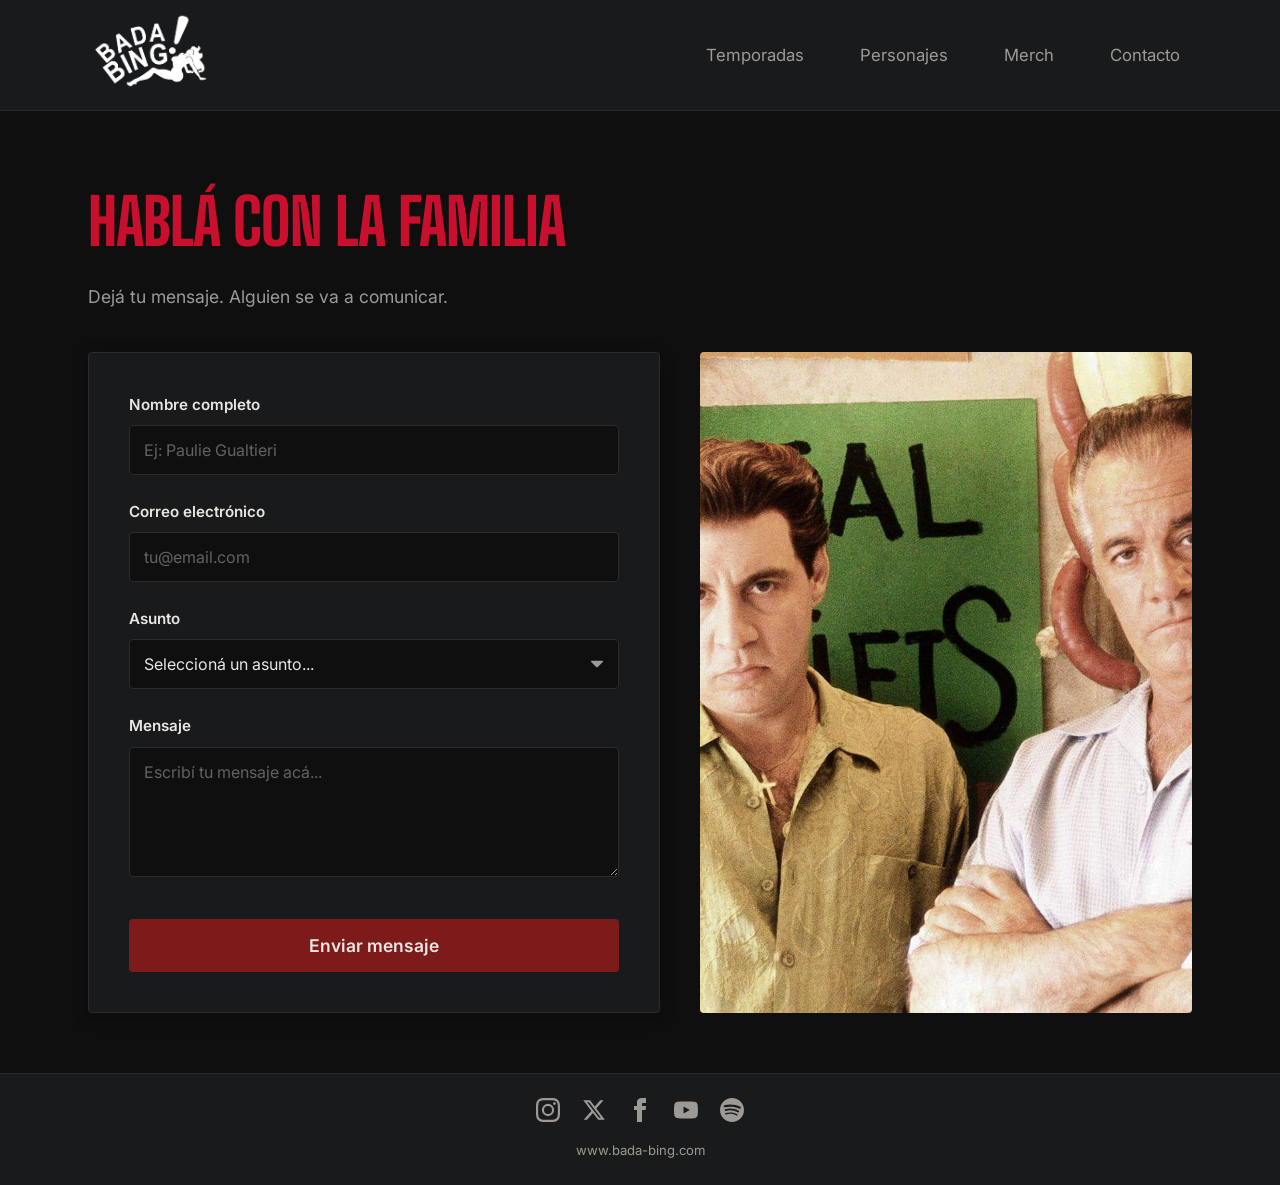
==== contacto.html @ 545ad64b "primera version" ====
<!DOCTYPE html>
<html lang="es">
<head>
  <meta charset="UTF-8">
  <meta name="viewport" content="width=device-width, initial-scale=1.0">
  <title>Contacto - Los Soprano</title>
  <link rel="stylesheet" href="css/estilos.css">
  <link rel="icon" href="img/pato.svg" type="image/svg+xml">
</head>
<body>

  <!-- ================= ENCABEZADO Y MENÚ ================= -->
  <header class="barra">
     <div class="barra-interna">
    <a href="index.html" class="logo">
       <img alt="Los Soprano" src="img/logo.png">
    </a>
    
    <button class="hamburguesa" aria-label="Abrir menú">
      <span></span>
      <span></span>
      <span></span>
    </button>
    
    <nav class="nav">
      <ul class="nav-lista">
        <li class="nav-item">
          <a href="temporadas.html" class="nav-link">Temporadas</a>
          <div class="submenu">
            <a href="temporadas.html?t=1">Temporada 1</a>
            <a href="temporadas.html?t=2">Temporada 2</a>
            <a href="temporadas.html?t=3">Temporada 3</a>
            <a href="temporadas.html?t=4">Temporada 4</a>
            <a href="temporadas.html?t=5">Temporada 5</a>
            <a href="temporadas.html?t=6">Temporada 6</a>
          </div>
        </li>

        <li class="nav-item">
          <a href="personajes.html" class="nav-link">Personajes</a>
          <div class="submenu">
            <a href="personajes.html#familia">La familia Soprano</a>
            <a href="personajes.html#organizacion">La organización</a>
            <a href="personajes.html#otros">Otros</a>
          </div>
        </li>

        <li class="nav-item">
          <a href="merch.html" class="nav-link">Merch</a>
        </li>

        <li class="nav-item">
          <a href="contacto.html" class="nav-link">Contacto</a>
        </li> 
      </ul>
    </nav>
  </div>
  </header>

  <!-- ================= CONTENIDO PRINCIPAL: CONTACTO ================= -->
   <main class="pagina-interna contenedor-contacto">
    <div class="contacto-info">
      <h1 class="titulo-seccion">Hablá con la Familia</h1>
      <p class="subtitulo-seccion">Dejá tu mensaje. Alguien se va a comunicar.</p>
    </div>

    <div class="contacto-grid">

      <form class="formulario-contacto" action="#" method="POST">
        <div class="form-grupo">
          <label for="nombre" class="form-label">Nombre completo</label>
          <input type="text" id="nombre" name="nombre" class="form-input" placeholder="Ej: Paulie Gualtieri" required>
        </div>

        <div class="form-grupo">
          <label for="email" class="form-label">Correo electrónico</label>
          <input type="email" id="email" name="email" class="form-input" placeholder="tu@email.com" required>
        </div>

        <div class="form-grupo">
          <label for="asunto" class="form-label">Asunto</label>
          <select id="asunto" name="asunto" class="form-input" required>
            <option value="" disabled selected>Seleccioná un asunto...</option>
            <option value="negocios">Propuesta de negocios</option>
            <option value="sugerencia">Sugerencia para la web</option>
            <option value="queja">Queja (Bajo tu propio riesgo)</option>
            <option value="otro">Otro</option>
          </select>
        </div>

        <div class="form-grupo">
          <label for="mensaje" class="form-label">Mensaje</label>
          <textarea id="mensaje" name="mensaje" rows="5" class="form-input" placeholder="Escribí tu mensaje acá..." required></textarea>
        </div>

        <button type="submit" class="btn btn-contacto">Enviar mensaje</button>
      </form>

      <div class="contacto-imagen">
        <img src="img/contacto.jpg" alt="Los Soprano">
      </div>

    </div>
  </main>

  <!-- ================= PIE DE PÁGINA ================= -->
  <footer class="pie">
    <div class="pie-redes">
      <a aria-label="Instagram" href="#">
        <svg fill="currentColor" viewBox="0 0 24 24"><path d="M12 2.163c3.204 0 3.584.012 4.85.07 3.252.148 4.771 1.691 4.919 4.919.058 1.265.069 1.645.069 4.849 0 3.205-.012 3.584-.069 4.849-.149 3.225-1.664 4.771-4.919 4.919-1.266.058-1.644.07-4.85.07-3.204 0-3.584-.012-4.849-.07-3.26-.149-4.771-1.699-4.919-4.92-.058-1.265-.07-1.644-.07-4.849 0-3.204.013-3.583.07-4.849.149-3.227 1.664-4.771 4.919-4.919 1.266-.057 1.645-.069 4.849-.069zM12 0C8.741 0 8.333.014 7.053.072 2.695.272.273 2.69.073 7.052.014 8.333 0 8.741 0 12c0 3.259.014 3.668.072 4.948.2 4.358 2.618 6.78 6.98 6.98C8.333 23.986 8.741 24 12 24c3.259 0 3.668-.014 4.948-.072 4.354-.2 6.782-2.618 6.979-6.98.059-1.28.073-1.689.073-4.948 0-3.259-.014-3.667-.072-4.947-.196-4.354-2.617-6.78-6.979-6.98C15.668.014 15.259 0 12 0zm0 5.838a6.162 6.162 0 100 12.324 6.162 6.162 0 000-12.324zM12 16a4 4 0 110-8 4 4 0 010 8zm6.406-11.845a1.44 1.44 0 100 2.881 1.44 1.44 0 000-2.881z"/></svg>
      </a>
      <a aria-label="X" href="#">
        <svg fill="currentColor" viewBox="0 0 24 24"><path d="M18.244 2.25h3.308l-7.227 8.26 8.502 11.24H16.17l-5.214-6.817L4.99 21.75H1.68l7.73-8.835L1.254 2.25H8.08l4.713 6.231zm-1.161 17.52h1.833L7.084 4.126H5.117z"/></svg>
      </a>
      <a aria-label="Facebook" href="#">
        <svg fill="currentColor" viewBox="0 0 24 24"><path d="M9 8h-3v4h3v12h5v-12h3.642l.358-4h-4v-1.667c0-.955.192-1.333 1.115-1.333h2.885v-5h-3.808c-3.596 0-5.192 1.583-5.192 4.615v3.385z"/></svg>
      </a>
      <a aria-label="YouTube" href="#">
        <svg fill="currentColor" viewBox="0 0 24 24"><path d="M23.498 6.186a3.016 3.016 0 0 0-2.122-2.136C19.505 3.545 12 3.545 12 3.545s-7.505 0-9.377.505A3.017 3.017 0 0 0 .502 6.186C0 8.07 0 12 0 12s0 3.93.502 5.814a3.016 3.016 0 0 0 2.122 2.136c1.871.505 9.376.505 9.376.505s7.505 0 9.377-.505a3.015 3.015 0 0 0 2.122-2.136C24 15.93 24 12 24 12s0-3.93-.502-5.814zM9.545 15.568V8.432L15.818 12l-6.273 3.568z"/></svg>
      </a>
      <a aria-label="Spotify" href="https://open.spotify.com/playlist/7GrrlPeLnO2lFECkvw19rW?si=4fe7040796dd4552" target="_blank" rel="noopener">
        <svg fill="currentColor" viewBox="0 0 24 24"><path d="M12 0C5.4 0 0 5.4 0 12s5.4 12 12 12 12-5.4 12-12S18.66 0 12 0zm5.52 17.28c-.24.36-.66.48-1.02.24-2.82-1.74-6.36-2.1-10.56-1.14-.42.12-.78-.18-.9-.54-.12-.42.18-.78.54-.9 4.56-1.02 8.52-.6 11.64 1.32.42.18.48.66.3 1.02zm1.44-3.3c-.3.42-.84.6-1.26.3-3.24-1.98-8.16-2.58-11.94-1.38-.48.12-1.02-.12-1.14-.6-.12-.48.12-1.02.6-1.14 4.38-1.32 9.78-.66 13.5 1.62.36.18.54.78.24 1.2zm.12-3.36C15.24 8.4 8.82 8.16 5.1 9.3c-.6.18-1.2-.18-1.38-.72-.18-.6.18-1.2.72-1.38 4.32-1.26 11.34-1.02 15.78 1.62.54.3.72 1.02.42 1.56-.3.42-1.02.6-1.56.24z"/></svg>
      </a>
    </div>
    <p class="pie-texto">www.bada-bing.com</p>
  </footer>

  <script src="nav.js"></script>

</body>
</html>
---- css/estilos.css ----
@import url('https://fonts.googleapis.com/css2?family=Big+Shoulders+Display:wght@600;800&family=Inter:wght@400;500;600&display=swap');

/* ===== VARIABLES ===== */
:root {
  --negro:       #0f0f10;
  --carbon:      #191a1c;
  --gris:        #2a2c2f;
  --texto:       #e8e6e3;
  --texto-tenue: #9d9a95;
  --bordo:       #7d1a1a;
  --bordo-claro: #a32626;
  --rojo-logo:   #c8102e;
  --radio: 4px;
}

/* ===== RESET ===== */
* { margin: 0; padding: 0; box-sizing: border-box; }

body {
  background-color: var(--negro);
  color: var(--texto);
  font-family: 'Inter', Arial, sans-serif;
  line-height: 1.6;
  min-height: 100vh;
  display: flex;
  flex-direction: column;  
}

a { color: inherit; text-decoration: none; }
ul { list-style: none; }
img { display: block; max-width: 100%; }

:focus-visible {
  outline: 2px solid var(--bordo-claro);
  outline-offset: 3px;
}

/* ===== BARRA / NAV ===== */
.barra {
  position: sticky;
  top: 0;
  z-index: 100;
  background-color: var(--carbon);
  border-bottom: 1px solid var(--gris);
}

.barra-interna {
  max-width: 1200px;
  margin: 0 auto;
  padding: 0 60px;
  display: flex;
  align-items: center;
  height: 110px;
}

.logo {
  display: flex;
  align-items: center;
  height: 100%;
}

.logo img {
  width: 350px;
  height: auto;
  filter: invert(1);
  position: relative;
  left: -125px;
  top: 40px;
  transition: transform .3s ease, filter .3s ease;
  flex-shrink: 0;
}

.logo:hover img {
  transform: scale(1.08) rotate(-4deg);
}

.hamburguesa {
  display: none;
  flex-direction: column;
  justify-content: center;
  gap: 5px;
  width: 40px;
  height: 40px;
  padding: 8px;
  margin-left: auto;
  background: none;
  border: none;
  cursor: pointer;
}

.hamburguesa span {
  display: block;
  height: 2px;
  width: 100%;
  background-color: var(--texto);
  transition: transform .25s, opacity .25s;
}

.hamburguesa.activo span:nth-child(1) {
  transform: translateY(7px) rotate(45deg);
}

.hamburguesa.activo span:nth-child(2) {
  opacity: 0;
}

.hamburguesa.activo span:nth-child(3) {
  transform: translateY(-7px) rotate(-45deg);
}

.nav { margin-left: auto;
      
}

.nav-lista { display: flex; }

.nav-item { position: relative; }

.nav-link {
  display: block;
  padding: 0 28px;
  line-height: 109px;
  font-size: 1.05rem;
  color: var(--texto-tenue);
  transition: color .2s;
}

.nav-item:last-child .nav-link {
  padding-right: 0;
}

.nav-item:hover .nav-link { color: var(--texto); }

/* ===== SUBMENÚ DESPLEGABLE ===== */
.submenu {
  position: absolute;
  top: 100%;
  left: 0;
  min-width: 190px;
  background-color: var(--carbon);
  border: 1px solid var(--gris);
  border-radius: 0 0 var(--radio) var(--radio);
  opacity: 0;
  visibility: hidden;
  transform: translateY(-6px);
  transition: opacity .18s, transform .18s, visibility .18s;
}

.nav-item:hover .submenu,
.nav-item:focus-within .submenu {
  opacity: 1;
  visibility: visible;
  transform: translateY(0);
}

.submenu a {
  display: block;
  padding: 10px 18px;
  font-size: .88rem;
  color: var(--texto-tenue);
  border-left: 2px solid transparent;
  transition: background-color .15s, color .15s, border-color .15s;
}

.submenu a:hover {
  background-color: var(--gris);
  color: var(--texto);
  border-left-color: var(--bordo-claro);
}

/* ===== PORTADA ===== */
.portada {
  position: relative;
  min-height: calc(100vh - 110px);
  display: flex;
  align-items: center;
  flex: 1;
}

.portada-fondo {
  position: absolute;
  inset: 0;
  width: 100%;
  height: 100%;
  object-fit: cover;
  object-position: 72% 20%;
  z-index: -2;
}

.portada::after {
  content: "";
  position: absolute;
  inset: 0;
  background:
    linear-gradient(to right, rgba(15,15,16,.95) 0%, rgba(15,15,16,.55) 60%, transparent 100%),
    linear-gradient(to top, var(--negro) 0%, transparent 45%);
  z-index: -1;
}

.portada-texto {
  max-width: 1200px;
  margin: 0 auto;
  padding: 0 60px;
  width: 100%;
  position: relative;
  top: -40px;
}

.portada-texto h1,
.portada-datos,
.portada-descripcion {
  max-width: 640px;
}

.portada-texto h1 {
  font-family: 'Big Shoulders Display', Impact, sans-serif;
  font-size: clamp(3.5rem, 8vw, 6.5rem);
  font-weight: 800;
  line-height: .95;
  letter-spacing: -1px;
  color: var(--rojo-logo);
  margin-bottom: 16px;
}

.portada-datos {
  font-size: .88rem;
  letter-spacing: .3px;
  color: var(--texto-tenue);
  margin-bottom: 20px;
}

.portada-descripcion {
  font-size: 1.05rem;
  margin-bottom: 30px;
}

/* ===== BOTÓN ===== */
.btn {
  display: inline-block;
  padding: 14px 120px;
  background-color: var(--bordo);
  color: var(--texto);
  border: none;
  border-radius: var(--radio);
  font-family: inherit;
  font-size: .95rem;
  font-weight: 600;
  cursor: pointer;
  transition: background-color .2s;
}

.btn:hover { background-color: var(--bordo-claro); }

/* ===== PIE ===== */
.pie {
  padding: 24px 60px;
  text-align: center;
  border-top: 1px solid var(--gris);
  background-color: var(--carbon);
}

.pie-redes {
  display: flex;
  justify-content: center;
  gap: 22px;
  margin-bottom: 10px;
}

.pie-redes a {
  color: var(--texto-tenue);
  transition: color .2s, transform .2s;
}

.pie-redes a:hover {
  color: var(--bordo-claro);
  transform: translateY(-2px);
}

.pie-redes svg {
  width: 24px;
  height: 24px;
}

.pie-texto {
  font-size: .82rem;
  color: var(--texto-tenue);
}

/* ===== RESPONSIVE ===== */
@media (max-width: 800px) {

  .barra-interna {
  padding: 0 22px;
  height: 68px;
  }

    .logo img {
    width: 200px;
    height: auto;
    padding-top: 40px;
    position: static;
    margin-left: -45px;
  }

    .hamburguesa {
    display: flex;
    position: relative;
    z-index: 100;
  }

    .nav {
    position: fixed;
    top: 0;
    right: 0;
    bottom: 0;
    left: auto;
    width: 220px;
    margin-left: 0;
    padding-top: 80px;
    background-color: var(--carbon);
    border-left: 1px solid var(--gris);
    max-height: none;
    overflow-y: auto;
    transform: translateX(100%);
    transition: transform .3s ease;
    z-index: 90;
  }

  .nav.abierto {
    transform: translateX(0);
  }


  .nav-lista {
    flex-direction: column;
    width: 100%;
  }

  .nav-link {
    line-height: normal;
    padding: 14px 24px;
    text-align: left;
    font-size: 1rem;
  }

  .submenu {
    position: static;
    opacity: 1;
    visibility: visible;
    transform: none;
    border: none;
    border-left: 2px solid var(--gris);
    margin-left: 10px;
    display: none;
  }
    .nav-item {
    border-bottom: 1px solid var(--gris);
  }

  .nav-item.abierto .submenu { display: block; }

  .pie-redes svg {
  width: 19px;
  height: 19px;
  }

  .pie-redes {
  gap: 26px;
  margin-bottom: 6px;
  }

  .pie-texto {
  font-size: .75rem;
  }  

  .pie { 
    padding: 24px 22px;
    line-height: 1.2;
   }

  .portada {
    min-height: auto;
    padding: 180px 0 40px;
  }

  .portada-texto h1 { margin-bottom: 8px; }

  .portada-texto { 
    padding: 0 22px;
    margin-bottom: 10px;
   }

  .portada-descripcion { 
    font-size: .75rem; 
    margin-bottom: 16px;
  }

  .portada-datos { font-size: .6rem; }  

  .portada-fondo { object-position: center 8%; }

  .portada::after {
  background: linear-gradient(to top, var(--negro) 0%, 
  rgba(15,15,16,.9) 35%, rgba(15,15,16,.35) 
  75%, rgba(15,15,16,.55) 100%);
}



}

@media (prefers-reduced-motion: reduce) {
  * { transition: none !important; }
}


/* =========================================
   PÁGINA: TEMPORADAS (Nuevo)
========================================= */

.pagina-interna {
  padding: 60px 48px;
  flex: 1; 
  max-width: 1200px;
  margin: 0 auto;
  width: 100%;
}

.titulo-seccion {
  font-family: 'Big Shoulders Display', Impact, sans-serif;
  font-size: clamp(2.5rem, 5vw, 4rem);
  font-weight: 800;
  color: var(--rojo-logo);
  margin-bottom: 10px;
  text-transform: uppercase;
  letter-spacing: -1px;
}

.subtitulo-seccion {
  font-size: 1.1rem;
  color: var(--texto-tenue);
  margin-bottom: 50px;
}

.lista-temporadas {
  display: flex;
  flex-direction: column;
  gap: 40px;
}

.temporada-card {
  display: flex;
  flex-wrap: wrap;
  background-color: var(--carbon);
  border: 1px solid var(--gris);
  border-radius: var(--radio);
  overflow: hidden;
  cursor: pointer;
  transition: transform 0.2s, box-shadow 0.2s;
}

.temporada-card:hover {
  transform: translateY(-5px);
  box-shadow: 0 10px 20px rgba(0, 0, 0, 0.5);
  border-color: var(--bordo-claro);
}

.temporada-img-contenedor {
  flex: 0 0 250px;
  background-color: var(--negro);
}
.temporada-img-contenedor img {
  width: 100%;
  height: 100%;
  object-fit: cover;
  object-position: center;
}

.temporada-info {
  flex: 1 1 300px;
  min-width: 0;
  padding: 30px;
  display: flex;
  flex-direction: column;
  justify-content: center;
}

.temporada-info h2 {
  font-family: 'Big Shoulders Display', Impact, sans-serif;
  font-size: 2.2rem;
  color: var(--texto);
  margin-bottom: 5px;
  line-height: 1;
}

.temporada-meta {
  font-size: 0.9rem;
  color: var(--texto-tenue);
  margin-bottom: 15px;
  text-transform: uppercase;
  letter-spacing: 1px;
}

.temporada-meta span {
  color: var(--bordo-claro);
  font-weight: 600;
}

.temporada-info p {
  color: var(--texto);
  margin-bottom: 25px;
  font-size: 1rem;
  line-height: 1.7;
}

.link-episodios {
  align-self: flex-start;
  display: inline-flex;
  align-items: center;
  color: var(--bordo-claro);
  font-weight: 600;
  font-size: 0.95rem;
  transition: color 0.2s;
}

.link-episodios::after {
  content: '→';
  margin-left: 8px;
  transition: transform 0.2s;
}

.link-episodios:hover {
  color: var(--rojo-logo);
}

.link-episodios:hover::after {
  transform: translateX(5px);
}

.episodios-preview {
  width: 100%;
  max-height: 0;
  overflow: hidden;
  display: flex;
  flex-wrap: wrap;
  gap: 14px;
  padding: 0 30px;
  background-color: var(--negro);
  transition: max-height .35s ease, padding .35s ease;
}

.temporada-card:hover .episodios-preview {
  max-height: 800px;
  padding: 20px 30px;
}

.mini-episodio {
  width: 130px;
  transition: transform .2s;
}

.mini-episodio img {
  width: 100%;
  height: 74px;
  object-fit: cover;
  border-radius: 3px;
  margin-bottom: 6px;
  filter: grayscale(.5) brightness(.75);
  transition: filter .25s;
}

.mini-episodio span {
  display: block;
  font-size: .75rem;
  line-height: 1.3;
  color: var(--texto-tenue);
}

.mini-episodio:hover {
  transform: translateY(-4px);
}

.mini-episodio:hover img {
  filter: grayscale(0) brightness(1);
}

.mini-episodio:hover span {
  color: var(--texto);
}






/* --- Responsive Exclusivo para Temporadas --- */
@media (max-width: 800px) {
  .pagina-interna {
    padding: 40px 22px;
  }

  .temporada-card {
    flex-direction: column;
  }

  .temporada-img-contenedor {
    flex: auto;
    height: 250px; 
  }

  .temporada-info {
  padding: 20px;
}

  .temporada-info h2 {
    font-size: 1.8rem;
  }
}

/* =========================================
   PÁGINA: CONTACTO
========================================= */

.contenedor-contacto {
  max-width: 1200px; /* Hacemos el contenedor un poco más angosto para el formulario */
}

.contacto-info {
 
  margin-bottom: 40px;
}

.contacto-info .subtitulo-seccion {
  margin-bottom: 20px;
}

.formulario-contacto {
  background-color: var(--carbon);
  padding: 40px;
  border: 1px solid var(--gris);
  border-radius: var(--radio);
  box-shadow: 0 4px 15px rgba(0, 0, 0, 0.3);
}

.form-grupo {
  margin-bottom: 25px;
}

.form-label {
  display: block;
  font-weight: 600;
  margin-bottom: 8px;
  color: var(--texto);
  font-size: 0.95rem;
}

.form-input {
  width: 100%;
  padding: 14px;
  background-color: var(--negro);
  border: 1px solid var(--gris);
  border-radius: var(--radio);
  color: var(--texto);
  font-family: 'Inter', Arial, sans-serif;
  font-size: 1rem;
  transition: border-color 0.2s, box-shadow 0.2s;
}

.form-input::placeholder {
  color: var(--texto-tenue);
  opacity: 0.6;
}

/* Cambia el color del borde cuando haces clic para escribir */
.form-input:focus {
  outline: none;
  border-color: var(--bordo-claro);
  box-shadow: 0 0 0 2px rgba(163, 38, 38, 0.2);
}

/* Estilo especial para el campo de selección (select) */
select.form-input {
  appearance: none;
  background-image: url("data:image/svg+xml;charset=US-ASCII,%3Csvg%20xmlns%3D%22http%3A%2F%2Fwww.w3.org%2F2000%2Fsvg%22%20width%3D%22292.4%22%20height%3D%22292.4%22%3E%3Cpath%20fill%3D%22%239d9a95%22%20d%3D%22M287%2069.4a17.6%2017.6%200%200%200-13-5.4H18.4c-5%200-9.3%201.8-12.9%205.4A17.6%2017.6%200%200%200%200%2082.2c0%205%201.8%209.3%205.4%2012.9l128%20127.9c3.6%203.6%207.8%205.4%2012.8%205.4s9.2-1.8%2012.8-5.4L287%2095c3.5-3.5%205.4-7.8%205.4-12.8%200-5-1.9-9.2-5.5-12.8z%22%2F%3E%3C%2Fsvg%3E");
  background-repeat: no-repeat;
  background-position: right 15px center;
  background-size: 12px auto;
  cursor: pointer;
}

.form-input[type="text"],
.form-input[type="email"] {
  height: 50px;
}

.btn-contacto {
  width: 100%;
  padding: 16px;
  font-size: 1.1rem;
  margin-top: 10px;
}

.contacto-grid {
  display: flex;
  gap: 40px;
  align-items: stretch;
}

.formulario-contacto {
  flex: 1 1 460px;
  min-width: 0;
}

.contacto-imagen {
  flex: 1 1 380px;
  border-radius: var(--radio);
  overflow: hidden;
}

.contacto-imagen img {
  width: 100%;
  height: 100%;
  object-fit: cover;
}

@media (max-width: 900px) {
  .contacto-grid {
    flex-direction: column;
  }

  .contacto-imagen {
    height: 260px;
  }
}

/* --- Responsive Exclusivo para Contacto --- */
@media (max-width: 800px) {
  .formulario-contacto {
    padding: 25px 20px;
  }
}

/* =========================================
   PÁGINA: PERSONAJES (Corregido)
========================================= */

.seccion-grupo {
  margin-bottom: 50px;
}

.titulo-grupo {
  font-family: 'Big Shoulders Display', Impact, sans-serif;
  font-size: 2rem;
  color: var(--texto);
  border-bottom: 2px solid var(--gris);
  padding-bottom: 8px;
  margin-bottom: 25px;
  text-transform: uppercase;
  letter-spacing: .5px;
}

.grid-personajes {
  display: grid;
  grid-template-columns: repeat(auto-fill, minmax(320px, 1fr));
  gap: 30px; 
}

.personaje-card {
  background-color: var(--carbon);
  border: 1px solid var(--gris);
  border-radius: var(--radio);
  overflow: hidden;
  display: flex;
  flex-direction: column;
  height: 100%;
  transition: transform 0.2s, box-shadow 0.2s, border-color 0.2s;
}

.personaje-card:hover {
  transform: translateY(-5px);
  box-shadow: 0 10px 20px rgba(0, 0, 0, 0.4);
  border-color: var(--bordo-claro);
}

.personaje-img {
  height: 280px;
  min-height: 280px;
  background-color: var(--negro);
  flex-shrink: 0;
}

.personaje-img img {
  width: 100%;
  height: 100%;
  object-fit: cover;
  object-position: center top;
}

.personaje-info {
  padding: 24px;
  display: flex;
  flex-direction: column;
  flex: 1;
}

.personaje-info h3 {
  font-family: 'Big Shoulders Display', Impact, sans-serif;
  font-size: 1.8rem;
  color: var(--texto);
  line-height: 1;
  margin-bottom: 6px;
}

.rol {
  font-size: 0.85rem;
  text-transform: uppercase;
  letter-spacing: 1px;
  color: var(--bordo-claro);
  font-weight: 600;
  margin-bottom: 14px;
}

.personaje-info p {
  color: var(--texto-tenue);
  font-size: 0.95rem;
  line-height: 1.6;
}

/* --- Responsive para Personajes --- */
@media (max-width: 800px) {
  .grid-personajes {
    grid-template-columns: 1fr;
  }
  
  .personaje-img {
    height: 240px;
    min-height: 240px;
  }
}

/* =========================================
   PÁGINA: EPISODIOS DE UNA TEMPORADA
========================================= */

.link-volver {
  display: inline-block;
  margin-bottom: 24px;
  font-size: .9rem;
  color: var(--texto-tenue);
  transition: color .2s;
}

.link-volver::before {
  content: '← ';
}

.link-volver:hover {
  color: var(--bordo-claro);
}

.lista-episodios {
  display: flex;
  flex-direction: column;
  gap: 20px;
}

.episodio-card {
  display: flex;
  background-color: var(--carbon);
  border: 1px solid var(--gris);
  border-radius: var(--radio);
  overflow: hidden;
  transition: border-color .2s, transform .2s;
}

.episodio-card:hover {
  border-color: var(--bordo-claro);
  transform: translateX(4px);
}

.episodio-img {
  flex: 0 0 200px;
  background-color: var(--negro);
}

.episodio-img img {
  width: 100%;
  height: 100%;
  object-fit: cover;
}

.episodio-info {
  padding: 20px 24px;
  display: flex;
  flex-direction: column;
  justify-content: center;
}

.episodio-num {
  font-size: .75rem;
  text-transform: uppercase;
  letter-spacing: 1px;
  color: var(--bordo-claro);
  font-weight: 600;
  margin-bottom: 6px;
}

.episodio-info h3 {
  font-family: 'Big Shoulders Display', Impact, sans-serif;
  font-size: 1.6rem;
  line-height: 1;
  color: var(--texto);
  margin-bottom: 10px;
}

.episodio-info p {
  font-size: .95rem;
  color: var(--texto-tenue);
  line-height: 1.6;
}

.aviso-vacio {
  color: var(--texto-tenue);
  font-style: italic;
  padding: 40px 0;
  text-align: center;
}

@media (max-width: 800px) {
  .episodio-card {
    flex-direction: column;
  }

  .episodio-img {
    flex: auto;
    height: 180px;
  }

  .episodio-info {
    padding: 16px 18px;
  }

  .episodio-info h3 {
    font-size: 1.4rem;
  }
}

/* =========================================
   PÁGINA: MERCH
========================================= */

.grid-merch {
  display: grid;
  grid-template-columns: repeat(auto-fill, minmax(250px, 1fr));
  gap: 26px;
}

.producto-card {
  display: flex;
  flex-direction: column;
  background-color: var(--carbon);
  border: 1px solid var(--gris);
  border-radius: var(--radio);
  overflow: hidden;
  transition: transform .2s, border-color .2s, box-shadow .2s;
}

.producto-card:hover {
  transform: translateY(-5px);
  border-color: var(--bordo-claro);
  box-shadow: 0 10px 20px rgba(0,0,0,.4);
}

.producto-img {
  height: 240px;
  background-color: var(--negro);
  overflow: hidden;
}

.producto-img img {
  width: 100%;
  height: 100%;
  object-fit: cover;
  transition: transform .35s;
}

.producto-card:hover .producto-img img {
  transform: scale(1.06);
}

.producto-info {
  padding: 20px;
  display: flex;
  flex-direction: column;
  flex: 1;
}

.producto-info h3 {
  font-family: 'Big Shoulders Display', Impact, sans-serif;
  font-size: 1.5rem;
  line-height: 1.1;
  color: var(--texto);
  margin-bottom: 8px;
}

.producto-desc {
  font-size: .88rem;
  color: var(--texto-tenue);
  line-height: 1.5;
  margin-bottom: 18px;
  flex: 1;
}

.producto-pie {
  display: flex;
  align-items: center;
  justify-content: space-between;
  gap: 12px;
}

.producto-precio {
  font-size: 1.15rem;
  font-weight: 600;
  color: var(--texto);
}

.btn-comprar {
  padding: 9px 20px;
  background-color: var(--bordo);
  color: var(--texto);
  border: none;
  border-radius: var(--radio);
  font-family: inherit;
  font-size: .88rem;
  font-weight: 600;
  cursor: pointer;
  transition: background-color .2s;
}

.btn-comprar:hover {
  background-color: var(--bordo-claro);
}

@media (max-width: 800px) {
  .grid-merch {
    grid-template-columns: 1fr;
    gap: 20px;
  }

  .producto-img {
    height: 220px;
  }
}
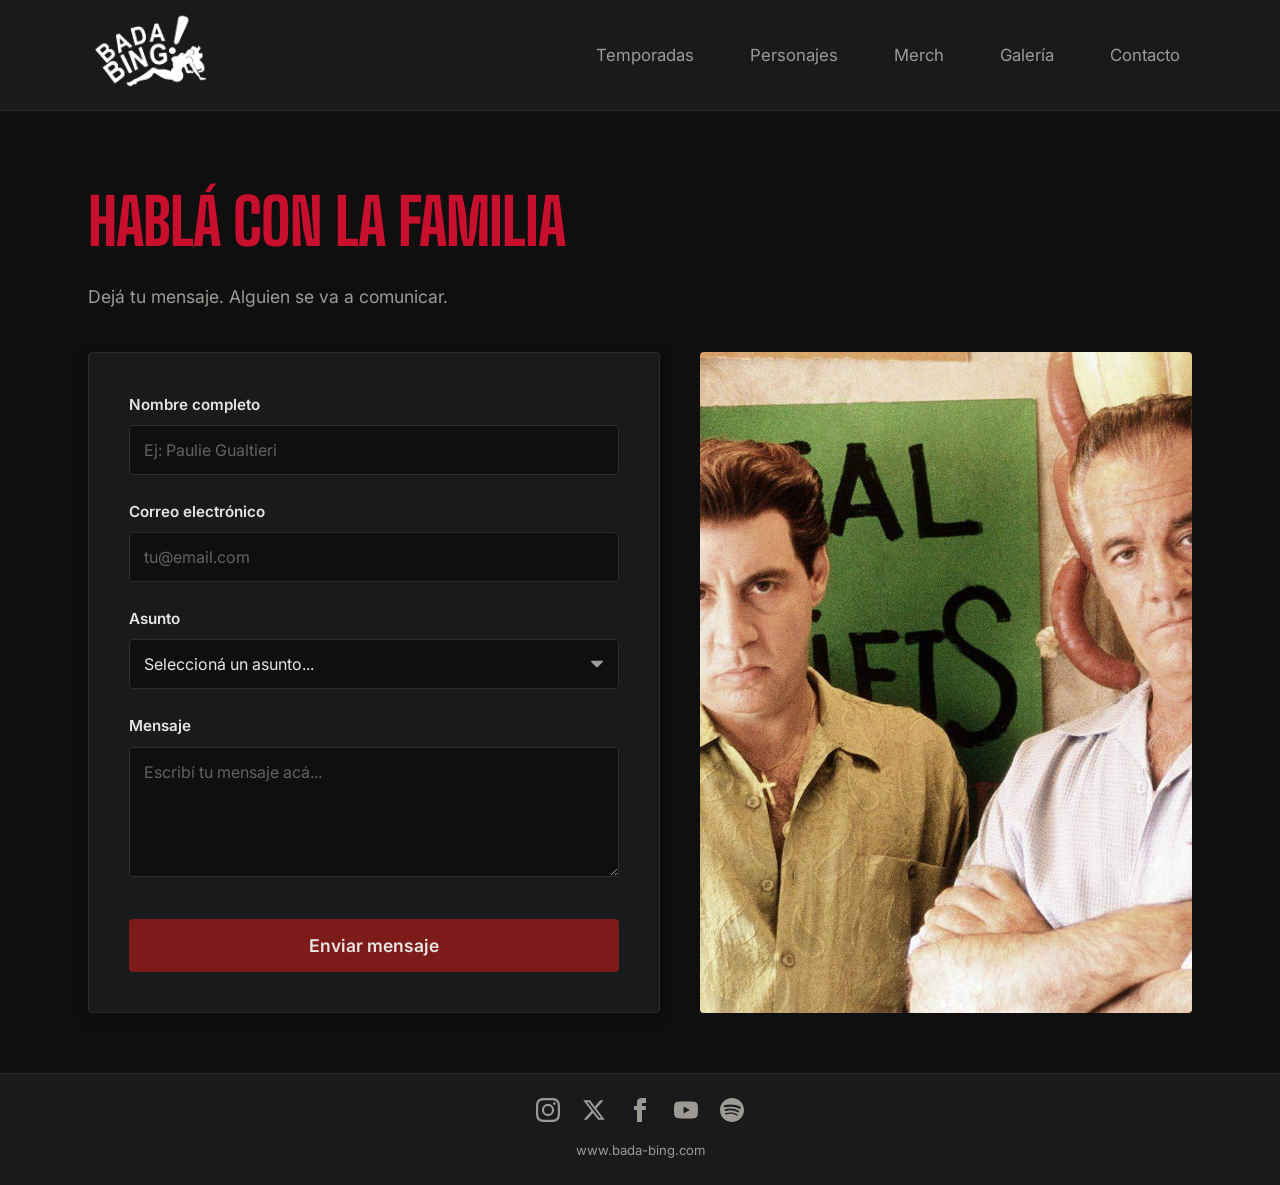
==== commit b351bdbc: "agrego galeria" ====
--- a/contacto.html
+++ b/contacto.html
@@ -47,6 +47,10 @@
 
         <li class="nav-item">
           <a href="merch.html" class="nav-link">Merch</a>
+        </li>
+
+        <li class="nav-item">
+          <a href="galeria.html" class="nav-link">Galería</a>
         </li>
 
         <li class="nav-item">
--- a/css/estilos.css
+++ b/css/estilos.css
@@ -1052,3 +1052,40 @@
   }
 }
 
+/* =========================================
+   PÁGINA: GALERÍA
+========================================= */
+
+.grid-galeria {
+  display: grid;
+  grid-template-columns: repeat(auto-fill, minmax(260px, 1fr));
+  gap: 14px;
+}
+
+.grid-galeria a {
+  display: block;
+  aspect-ratio: 4 / 3;
+  overflow: hidden;
+  border-radius: var(--radio);
+  border: 1px solid var(--gris);
+}
+
+.grid-galeria img {
+  width: 100%;
+  height: 100%;
+  object-fit: cover;
+  filter: grayscale(.4) brightness(.85);
+  transition: transform .35s, filter .35s;
+}
+
+.grid-galeria a:hover img {
+  transform: scale(1.06);
+  filter: grayscale(0) brightness(1);
+}
+
+@media (max-width: 800px) {
+  .grid-galeria {
+    grid-template-columns: 1fr 1fr;
+    gap: 8px;
+  }
+}
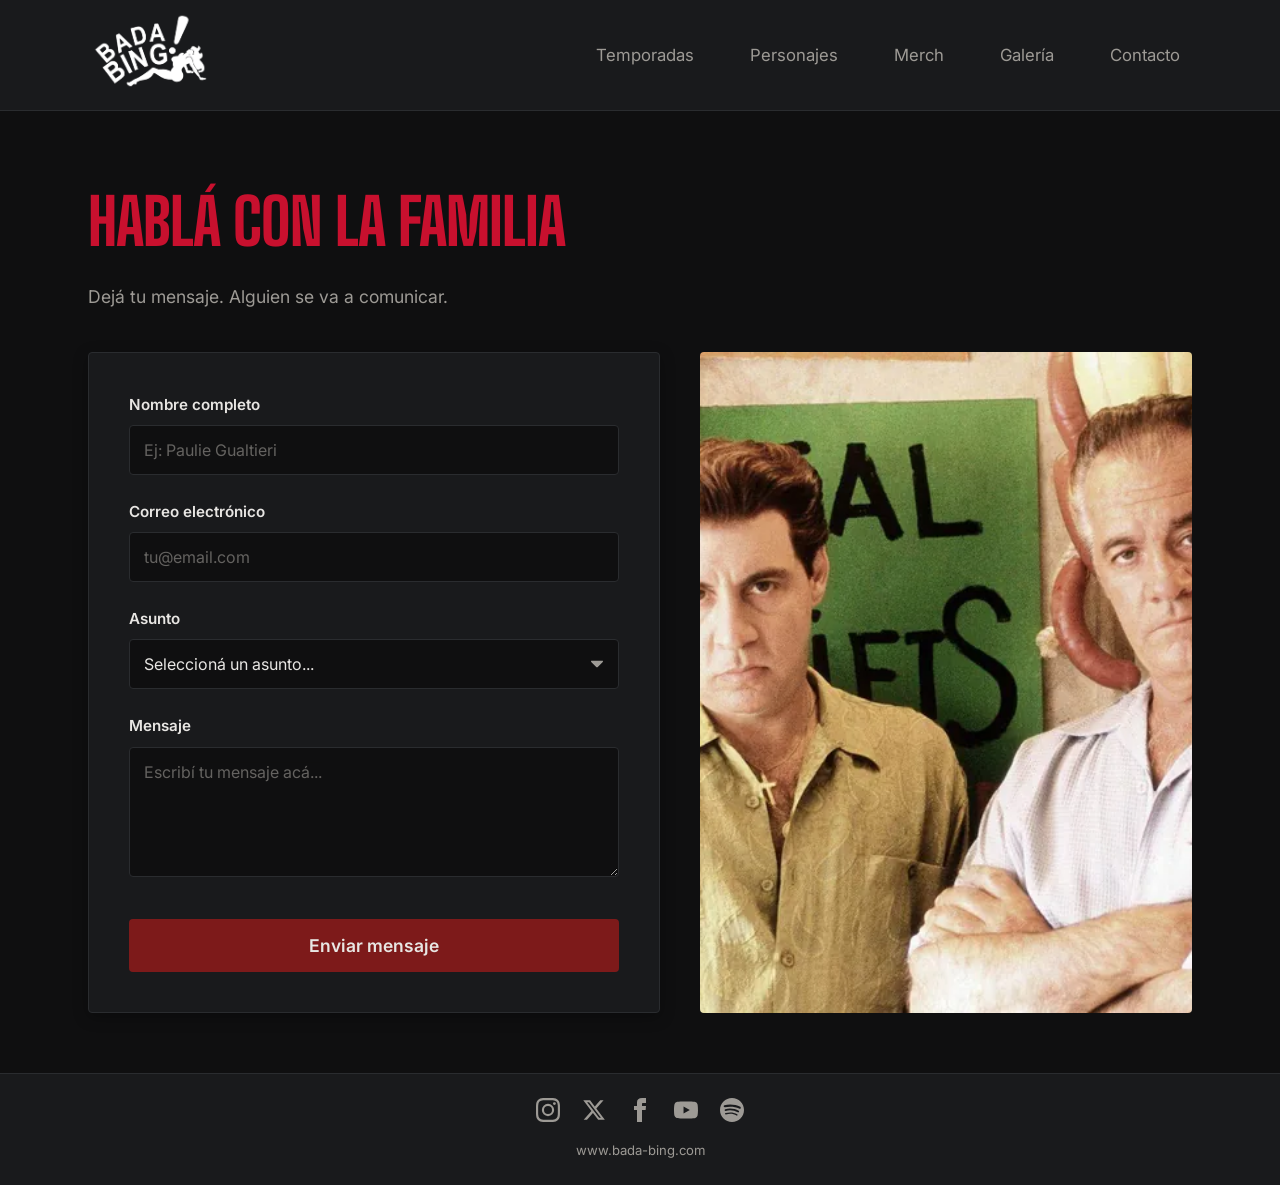
==== commit 702916b1: "optimizado imagenes" ====
--- a/contacto.html
+++ b/contacto.html
@@ -101,7 +101,7 @@
       </form>
 
       <div class="contacto-imagen">
-        <img src="img/contacto.jpg" alt="Los Soprano">
+        <img src="img/contacto.webp" alt="Los Soprano">
       </div>
 
     </div>
